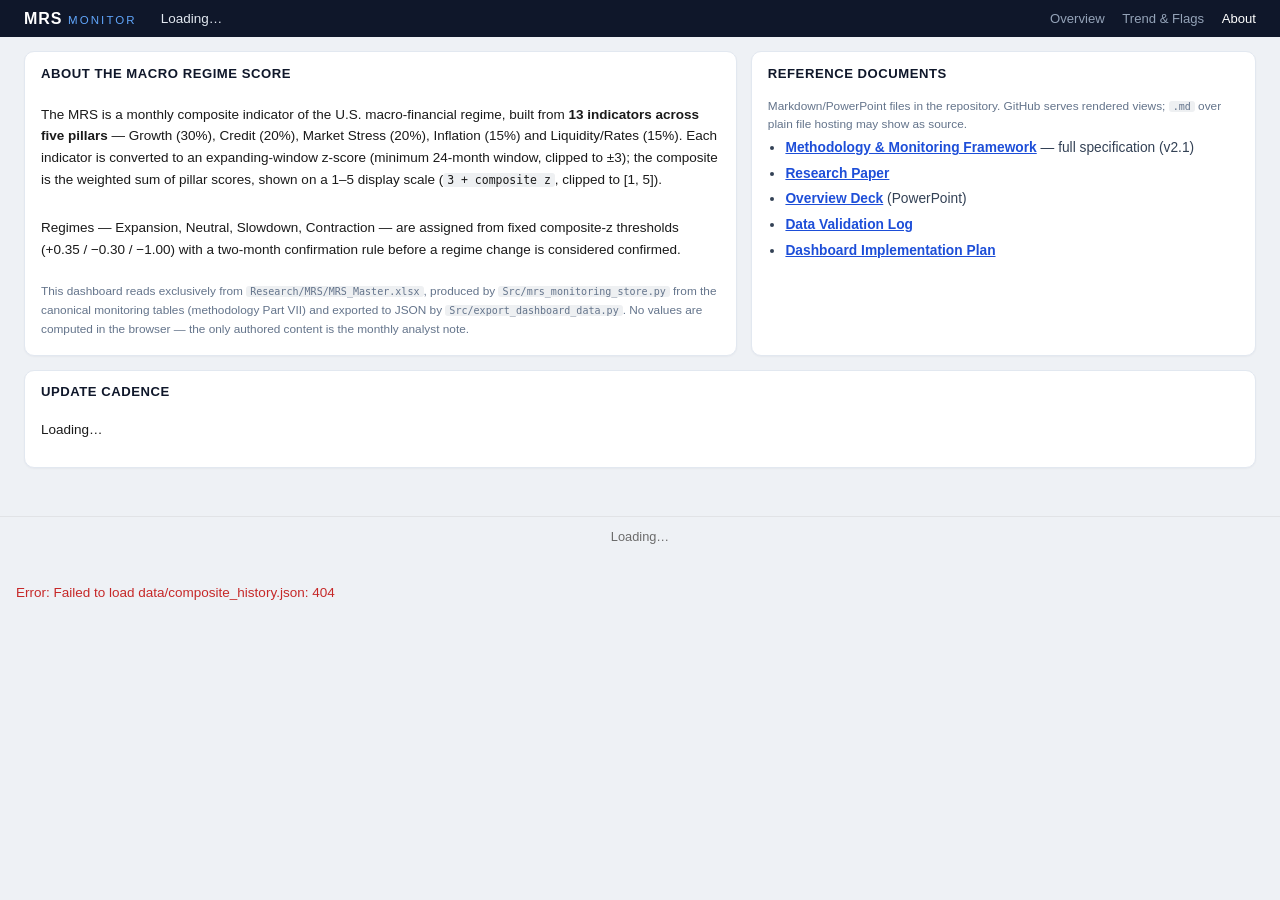
==== dashboard/about.html @ 9e988fd3 "Initial release: MRS v2.1 — methodology, pipeline, monitoring outputs, dashboard Macro Regime Score " ====
<!DOCTYPE html>
<html lang="en">
<head>
<meta charset="UTF-8" />
<meta name="viewport" content="width=device-width, initial-scale=1" />
<title>MRS Monitor — About</title>
<link rel="stylesheet" href="assets/css/style.css" />
</head>
<body class="app">

<header class="appbar">
  <div class="brand">MRS<span>MONITOR</span></div>
  <div class="appbar-status" id="appbar-status">Loading…</div>
  <nav class="appbar-nav">
    <a href="index.html">Overview</a>
    <a href="trend.html">Trend &amp; Flags</a>
    <a href="about.html" class="active">About</a>
  </nav>
</header>

<main class="db-grid">

  <section class="card span-7 explainer">
    <div class="card-head"><h2>About the Macro Regime Score</h2></div>
    <p>
      The MRS is a monthly composite indicator of the U.S. macro-financial regime,
      built from <strong>13 indicators across five pillars</strong> — Growth (30%),
      Credit (20%), Market Stress (20%), Inflation (15%) and Liquidity/Rates (15%).
      Each indicator is converted to an expanding-window z-score (minimum 24-month
      window, clipped to ±3); the composite is the weighted sum of pillar scores,
      shown on a 1–5 display scale (<code>3 + composite&nbsp;z</code>, clipped to [1, 5]).
    </p>
    <p>
      Regimes — Expansion, Neutral, Slowdown, Contraction — are assigned from fixed
      composite-z thresholds (+0.35 / −0.30 / −1.00) with a two-month confirmation
      rule before a regime change is considered confirmed.
    </p>
    <p class="chart-caption">
      This dashboard reads exclusively from <code>Research/MRS/MRS_Master.xlsx</code>,
      produced by <code>Src/mrs_monitoring_store.py</code> from the canonical monitoring
      tables (methodology Part VII) and exported to JSON by
      <code>Src/export_dashboard_data.py</code>. No values are computed in the browser —
      the only authored content is the monthly analyst note.
    </p>
  </section>

  <section class="card span-5">
    <div class="card-head"><h2>Reference documents</h2></div>
    <p class="chart-caption">Markdown/PowerPoint files in the repository. GitHub serves rendered views; <code>.md</code> over plain file hosting may show as source.</p>
    <ul class="reflist">
      <li><a href="../MRS_Methodology_and_Monitoring_Framework.md">Methodology &amp; Monitoring Framework</a> — full specification (v2.1)</li>
      <li><a href="../MRS_Research_Paper.md">Research Paper</a></li>
      <li><a href="../MRS_Overview_Deck.pptx">Overview Deck</a> (PowerPoint)</li>
      <li><a href="../mrs_validation_log.md">Data Validation Log</a></li>
      <li><a href="../MRS_Dashboard_Implementation_Plan.md">Dashboard Implementation Plan</a></li>
    </ul>
  </section>

  <section class="card span-12">
    <div class="card-head"><h2>Update cadence</h2></div>
    <p id="cadence-text">Loading…</p>
  </section>

</main>

<footer class="status" id="status-footer">Loading…</footer>
<script type="module" src="assets/js/page-about.js"></script>
</body>
</html>
---- dashboard/assets/css/style.css ----
:root {
  --color-expansion: #2e7d32;
  --color-neutral: #9e9e9e;
  --color-slowdown: #f9a825;
  --color-contraction: #c62828;
  --color-bg: #f5f6f8;
  --color-panel: #ffffff;
  --color-text: #1a1a1a;
  --color-muted: #6b6b6b;
  --color-border: #e1e3e6;
  --font-sans: -apple-system, BlinkMacSystemFont, "Segoe UI", Roboto, Helvetica, Arial, sans-serif;
}

* { box-sizing: border-box; }

body {
  margin: 0;
  font-family: var(--font-sans);
  background: var(--color-bg);
  color: var(--color-text);
}

code {
  background: #eef0f2;
  border-radius: 3px;
  padding: 0 0.25rem;
  font-size: 0.85em;
}

/* Navigation */
nav.topnav {
  display: flex;
  gap: 1.5rem;
  padding: 0.75rem 1.5rem;
  background: #1a1a1a;
}
nav.topnav a {
  color: #cfd2d6;
  text-decoration: none;
  font-size: 0.9rem;
  font-weight: 500;
}
nav.topnav a:hover,
nav.topnav a.active { color: #ffffff; }

/* Regime header (repeats on every page) */
.regime-header {
  display: flex;
  flex-wrap: wrap;
  gap: 1.75rem;
  align-items: center;
  padding: 1rem 1.5rem;
  border-bottom: 1px solid var(--color-border);
  background: var(--color-panel);
}
.regime-badge {
  display: inline-block;
  padding: 0.4rem 1rem;
  border-radius: 999px;
  color: #fff;
  font-weight: 600;
  font-size: 0.95rem;
  white-space: nowrap;
}
.regime-stat {
  font-size: 0.78rem;
  color: var(--color-muted);
  text-transform: uppercase;
  letter-spacing: 0.03em;
}
.regime-stat strong {
  display: block;
  font-size: 1.2rem;
  color: var(--color-text);
  text-transform: none;
  letter-spacing: normal;
}

.flag-pill {
  display: inline-block;
  padding: 0.2rem 0.65rem;
  border-radius: 4px;
  font-size: 0.72rem;
  background: #fdecea;
  color: #b71c1c;
  margin: 0.15rem 0.25rem 0.15rem 0;
}

/* Layout */
main {
  padding: 1.25rem 1.5rem 3rem;
  max-width: 1200px;
  margin: 0 auto;
}
.panel {
  background: var(--color-panel);
  border: 1px solid var(--color-border);
  border-radius: 8px;
  padding: 1rem 1.25rem;
  margin-bottom: 1.25rem;
}
.panel h2 {
  margin-top: 0;
  font-size: 1.05rem;
}
.panel h3 {
  font-size: 0.95rem;
}
.panel h3 a {
  color: var(--color-text);
  text-decoration: none;
}
.panel h3 a:hover { text-decoration: underline; }

.chart {
  width: 100%;
  height: 380px;
}
.chart.small {
  height: 200px;
}

.grid {
  display: grid;
  grid-template-columns: repeat(auto-fit, minmax(240px, 1fr));
  gap: 1rem;
}

footer.status {
  padding: 0.75rem 1.5rem;
  font-size: 0.8rem;
  color: var(--color-muted);
  border-top: 1px solid var(--color-border);
  text-align: center;
}

/* Tables */
table.flags, table.movers, table.transitions {
  width: 100%;
  border-collapse: collapse;
  font-size: 0.85rem;
}
table.flags th, table.flags td,
table.movers th, table.movers td,
table.transitions th, table.transitions td {
  text-align: left;
  padding: 0.45rem 0.65rem;
  border-bottom: 1px solid var(--color-border);
}
table.flags th, table.movers th, table.transitions th {
  color: var(--color-muted);
  font-weight: 600;
  font-size: 0.78rem;
  text-transform: uppercase;
  letter-spacing: 0.03em;
}

/* Indicator lineage */
dl.lineage dt {
  font-weight: 600;
  margin-top: 0.5rem;
  font-size: 0.85rem;
}
dl.lineage dd {
  margin: 0 0 0.25rem 0;
  color: var(--color-muted);
}

.back-link {
  display: inline-block;
  margin-bottom: 0.75rem;
  font-size: 0.85rem;
  color: var(--color-text);
}

/* ============================================================
   Narrative / interpretation layer (Overview redesign)
   ============================================================ */

.caption {
  font-size: 0.85rem;
  color: var(--color-muted);
  line-height: 1.5;
  margin: 0.5rem 0 0;
}
.lead {
  font-size: 0.95rem;
  line-height: 1.55;
  margin: 0 0 0.75rem;
}

/* 1. Verdict hero */
.verdict { border-left: 4px solid #1a1a1a; }
.verdict-head {
  display: flex;
  align-items: baseline;
  gap: 1rem;
  flex-wrap: wrap;
  margin-bottom: 0.5rem;
}
.verdict-score { font-size: 1rem; color: var(--color-muted); }
.verdict-score strong { font-size: 1.9rem; color: var(--color-text); }
.verdict-score .unit { font-size: 0.9rem; }
.verdict-score .zunit { font-size: 0.9rem; margin-left: 0.35rem; }
.verdict-body p {
  margin: 0.4rem 0;
  font-size: 1.02rem;
  line-height: 1.6;
}
.verdict-body .warn { color: var(--color-contraction); font-weight: 600; }

.analyst-note {
  margin-top: 1rem;
  padding: 0.85rem 1rem;
  background: #fffdf3;
  border: 1px solid #f0e6c0;
  border-radius: 6px;
}
.analyst-note .note-tag {
  display: block;
  font-size: 0.72rem;
  text-transform: uppercase;
  letter-spacing: 0.05em;
  color: #9a7d2e;
  font-weight: 700;
  margin-bottom: 0.3rem;
}
.analyst-note p { margin: 0; line-height: 1.6; font-size: 0.96rem; }

/* 2. Regime gauge (composite + per-pillar) */
.gauge { margin: 0.6rem 0 0.2rem; }
.gauge-track {
  position: relative;
  height: 18px;
  border-radius: 4px;
  overflow: visible;
  background: #eee;
}
.gauge-band {
  position: absolute;
  top: 0;
  bottom: 0;
  border-radius: 0;
}
.gauge-band:first-of-type { border-radius: 4px 0 0 4px; }
.gauge-needle {
  position: absolute;
  top: -5px;
  bottom: -5px;
  width: 2px;
  background: #111;
  transform: translateX(-1px);
  z-index: 3;
}
.gauge-val {
  position: absolute;
  top: -1.35rem;
  left: 50%;
  transform: translateX(-50%);
  background: #111;
  color: #fff;
  font-size: 0.7rem;
  font-weight: 600;
  padding: 0.05rem 0.35rem;
  border-radius: 3px;
  white-space: nowrap;
}
.gauge-axis {
  position: relative;
  height: 1.1rem;
  margin-top: 0.15rem;
}
.gauge-tick {
  position: absolute;
  transform: translateX(-50%);
  font-size: 0.7rem;
  color: var(--color-muted);
}

/* Regime legend strip */
.scale-legend {
  display: grid;
  grid-template-columns: repeat(auto-fit, minmax(200px, 1fr));
  gap: 0.6rem;
  margin-top: 1.25rem;
}
.legend-item {
  padding: 0.5rem 0.6rem;
  border: 1px solid var(--color-border);
  border-radius: 6px;
  font-size: 0.82rem;
}
.legend-item.active {
  border-color: #111;
  box-shadow: 0 0 0 1px #111;
  background: #fafafa;
}
.legend-swatch {
  display: inline-block;
  width: 10px;
  height: 10px;
  border-radius: 2px;
  margin-right: 0.35rem;
}
.legend-z { color: var(--color-muted); font-size: 0.78rem; }
.legend-plain { color: var(--color-muted); margin-top: 0.25rem; line-height: 1.4; }
.regime-expansion { background: var(--color-expansion); }
.regime-neutral { background: var(--color-neutral); }
.regime-slowdown { background: var(--color-slowdown); }
.regime-contraction { background: var(--color-contraction); }

/* 5. What changed */
ul.changes { margin: 0; padding-left: 1.1rem; }
ul.changes li { margin: 0.35rem 0; line-height: 1.5; font-size: 0.92rem; }

/* 6. Pillar scorecard */
.scorecard-row {
  display: block;
  text-decoration: none;
  color: inherit;
  padding: 0.85rem 0;
  border-bottom: 1px solid var(--color-border);
}
.scorecard-row:last-child { border-bottom: none; }
.scorecard-row:hover { background: #fafbfc; }
.sc-head {
  display: flex;
  justify-content: space-between;
  align-items: baseline;
}
.sc-name { font-weight: 600; font-size: 0.98rem; }
.sc-weight { color: var(--color-muted); font-weight: 400; font-size: 0.8rem; }
.sc-standing {
  font-size: 0.72rem;
  text-transform: uppercase;
  letter-spacing: 0.03em;
  font-weight: 700;
  padding: 0.1rem 0.5rem;
  border-radius: 999px;
}
.standing-favorable { background: #e8f5e9; color: #2e7d32; }
.standing-neutral { background: #f0f0f0; color: #616161; }
.standing-soft { background: #fff3e0; color: #ef6c00; }
.standing-stressed { background: #fdecea; color: #c62828; }
.sc-sentence { font-size: 0.88rem; color: #444; line-height: 1.5; margin-top: 0.5rem; }

/* 7. Historical analogues */
.episode {
  padding: 0.75rem 0;
  border-bottom: 1px solid var(--color-border);
}
.episode:last-child { border-bottom: none; }
.ep-head { display: flex; align-items: baseline; gap: 0.6rem; flex-wrap: wrap; }
.ep-meta { color: var(--color-muted); font-size: 0.8rem; }
.episode p { margin: 0.35rem 0 0; font-size: 0.9rem; line-height: 1.5; color: #444; }
.regime-badge.sm { padding: 0.15rem 0.6rem; font-size: 0.72rem; }

.explainer p { line-height: 1.6; }

/* ============================================================
   Institutional design system (Overview app shell) — body.app
   ============================================================ */
body.app {
  --bg: #eef1f5;
  --panel: #ffffff;
  --ink: #0f172a;
  --ink-2: #334155;
  --muted: #64748b;
  --line: #e2e8f0;
  --accent: #1d4ed8;
  --slate: #0f172a;
  --pos: #15803d;
  --neg: #c62828;
  --warn: #b45309;
  background: var(--bg);
  font-size: 13.5px;
}
body.app .regime-badge { font-size: 0.85rem; padding: 0.3rem 0.85rem; }
.app * { font-variant-numeric: tabular-nums; }

/* Top app bar */
.appbar {
  display: flex;
  align-items: center;
  gap: 1.5rem;
  padding: 0.6rem 1.5rem;
  background: var(--slate);
  color: #e2e8f0;
  position: sticky;
  top: 0;
  z-index: 20;
}
.brand { font-weight: 800; letter-spacing: 0.06em; font-size: 1rem; color: #fff; }
.brand span { color: #60a5fa; margin-left: 0.35rem; font-weight: 500; letter-spacing: 0.18em; font-size: 0.72rem; }
.appbar-status { display: flex; align-items: center; gap: 0.7rem; flex: 1; }
.ab-badge { padding: 0.18rem 0.7rem; border-radius: 999px; color: #fff; font-size: 0.74rem; font-weight: 700; }
.ab-metric b { font-size: 1.15rem; color: #fff; }
.ab-metric i { color: #94a3b8; font-style: normal; font-size: 0.8rem; }
.ab-sub { font-size: 0.78rem; color: #cbd5e1; }
.ab-sub.muted { color: #64748b; margin-left: auto; }
.appbar-nav { display: flex; gap: 1.1rem; }
.appbar-nav a { color: #94a3b8; text-decoration: none; font-size: 0.82rem; font-weight: 500; }
.appbar-nav a:hover, .appbar-nav a.active { color: #fff; }

/* KPI ribbon */
.kpi-ribbon {
  display: grid;
  grid-template-columns: repeat(6, 1fr);
  gap: 1px;
  background: var(--line);
  border-bottom: 1px solid var(--line);
}
.kpi {
  background: var(--panel);
  padding: 0.7rem 0.9rem 0.75rem;
  border-top: 3px solid transparent;
}
.kpi-label { font-size: 0.68rem; text-transform: uppercase; letter-spacing: 0.05em; color: var(--muted); font-weight: 600; }
.kpi-value { font-size: 1.5rem; font-weight: 700; color: var(--ink); line-height: 1.15; margin-top: 0.1rem; }
.kpi-sub { font-size: 0.74rem; color: var(--muted); margin-top: 0.1rem; }
.tone-pos { border-top-color: var(--pos); }
.tone-neg { border-top-color: var(--neg); }
.tone-warn { border-top-color: var(--warn); }
.tone-neutral { border-top-color: #94a3b8; }
.kpi.tone-pos .kpi-value { color: var(--pos); }
.kpi.tone-neg .kpi-value { color: var(--neg); }
.kpi.tone-warn .kpi-value { color: var(--warn); }

/* 12-column grid */
.db-grid {
  display: grid;
  grid-template-columns: repeat(12, 1fr);
  gap: 14px;
  max-width: 1440px;
  margin: 0 auto;
  padding: 14px 1.5rem 3rem;
}
.span-4 { grid-column: span 4; }
.span-5 { grid-column: span 5; }
.span-6 { grid-column: span 6; }
.span-7 { grid-column: span 7; }
.span-8 { grid-column: span 8; }
.span-12 { grid-column: span 12; }

/* Cards */
.app .card {
  background: var(--panel);
  border: 1px solid var(--line);
  border-radius: 10px;
  padding: 0.85rem 1rem 1rem;
  box-shadow: 0 1px 2px rgba(15, 23, 42, 0.04);
  display: flex;
  flex-direction: column;
}
.card-head { display: flex; align-items: baseline; justify-content: space-between; gap: 0.75rem; margin-bottom: 0.6rem; flex-wrap: wrap; }
.card-head h2 { margin: 0; font-size: 0.82rem; text-transform: uppercase; letter-spacing: 0.04em; color: var(--ink); font-weight: 700; }
.card-sub { font-size: 0.74rem; color: var(--muted); }
.chart-lg { width: 100%; height: 340px; }
.chart-md { width: 100%; height: 240px; }
.chart-caption { font-size: 0.74rem; color: var(--muted); line-height: 1.45; margin: 0.5rem 0 0; }
.chart-caption a, .explainer a { color: var(--accent); }

/* Verdict card */
.verdict-card { gap: 0.4rem; }
.verdict-head { display: flex; align-items: center; gap: 0.6rem; flex-wrap: wrap; }
.vh-plain { font-size: 0.8rem; color: var(--muted); line-height: 1.35; }
.verdict-card .gauge { margin: 0.3rem 0 0.1rem; }
.verdict-body p { margin: 0.35rem 0; font-size: 0.9rem; line-height: 1.55; color: var(--ink-2); }
.verdict-body .warn { color: var(--neg); font-weight: 600; }
.verdict-card .analyst-note { margin-top: 0.5rem; }

/* ============================================================
   Composite anchor: score readout, momentum strip, threshold foot
   ============================================================ */
.composite-anchor .chart-lg { height: 300px; }

.composite-readout {
  display: flex;
  justify-content: space-between;
  align-items: flex-start;
  gap: 1.5rem;
  flex-wrap: wrap;
  padding-bottom: 0.65rem;
  margin-bottom: 0.5rem;
  border-bottom: 1px solid var(--line);
}
.cr-main { display: flex; flex-direction: column; gap: 0.4rem; }
.cr-score { display: flex; align-items: baseline; }
.cr-value { font-size: 2.5rem; font-weight: 800; color: var(--ink); line-height: 1; letter-spacing: -0.01em; }
.cr-unit { font-size: 1rem; color: var(--muted); font-weight: 600; margin-left: 0.15rem; }
.cr-z { font-size: 0.85rem; color: var(--muted); margin-left: 0.55rem; }
.cr-regime { display: flex; align-items: center; gap: 0.6rem; flex-wrap: wrap; }
.cr-traj { font-size: 0.78rem; font-weight: 700; }
.cr-age { font-size: 0.76rem; color: var(--muted); }

.cr-momentum { display: flex; flex-direction: column; gap: 0.35rem; align-items: flex-end; }
.cr-momentum-label { font-size: 0.64rem; text-transform: uppercase; letter-spacing: 0.05em; color: var(--muted); font-weight: 700; }
.momentum-strip { display: flex; gap: 1rem; }
.mom-item { display: flex; flex-direction: column; align-items: center; gap: 0.12rem; min-width: 38px; }
.mom-label { font-size: 0.64rem; text-transform: uppercase; letter-spacing: 0.04em; color: var(--muted); font-weight: 600; }
.mom-value { font-size: 0.94rem; font-weight: 700; }

.composite-foot {
  display: grid;
  grid-template-columns: repeat(3, 1fr);
  gap: 18px;
  padding: 0.65rem 0 0.1rem;
  margin-top: 0.3rem;
  border-top: 1px solid var(--line);
}
.cf-item { display: flex; flex-direction: column; gap: 0.3rem; min-width: 0; }
.cf-label { font-size: 0.64rem; text-transform: uppercase; letter-spacing: 0.05em; color: var(--muted); font-weight: 700; }
.cf-row { display: flex; align-items: center; gap: 0.5rem; }
.cf-row b { font-size: 0.9rem; font-weight: 700; color: var(--ink); white-space: nowrap; }
.cf-sub { font-size: 0.72rem; color: var(--muted); }
.cf-thresholds .thr-row { display: flex; gap: 1.1rem; }
.thr-item { display: flex; flex-direction: column; gap: 0.05rem; opacity: 0.5; }
.thr-item.near { opacity: 1; }
.thr-arrow { font-size: 0.78rem; font-weight: 700; }
.thr-target { font-weight: 700; color: var(--ink); font-size: 0.8rem; }
.thr-dist { font-size: 0.74rem; color: var(--muted); }

/* ============================================================
   Analyst summary cards
   ============================================================ */
.summary-grid {
  display: grid;
  grid-template-columns: 1fr 1fr;
  gap: 10px;
}
.sum-card {
  border: 1px solid var(--line);
  border-radius: 7px;
  padding: 0.55rem 0.7rem 0.6rem;
  background: #fafbfc;
}
.sum-card h3 {
  margin: 0 0 0.3rem;
  font-size: 0.64rem;
  text-transform: uppercase;
  letter-spacing: 0.05em;
  color: var(--muted);
  font-weight: 700;
}
.sum-card ul { margin: 0; padding-left: 1.05rem; }
.sum-card li { font-size: 0.79rem; line-height: 1.42; margin: 0.18rem 0; color: var(--ink-2); }
.warn { color: var(--neg); font-weight: 600; }

/* Rank badge on pillar tiles (top support / biggest drag) */
.rank-badge {
  display: inline-block;
  font-size: 0.6rem;
  text-transform: uppercase;
  letter-spacing: 0.04em;
  font-weight: 700;
  padding: 0.1rem 0.45rem;
  border-radius: 4px;
  margin: 0.3rem 0 0.05rem;
}
.rank-pos { background: #dcfce7; color: #15803d; }
.rank-neg { background: #fee2e2; color: #c62828; }

/* Pillar evidence tiles */
.pillar-tiles {
  display: grid;
  grid-template-columns: repeat(auto-fit, minmax(220px, 1fr));
  gap: 12px;
}
.ptile {
  display: block;
  text-decoration: none;
  color: inherit;
  border: 1px solid var(--line);
  border-top: 3px solid var(--pc, #94a3b8);
  border-radius: 8px;
  padding: 0.7rem 0.8rem 0.8rem;
  background: #fff;
  transition: box-shadow 0.12s, transform 0.12s;
}
.ptile:hover { box-shadow: 0 3px 10px rgba(15, 23, 42, 0.08); transform: translateY(-1px); }
.ptile-head { display: flex; align-items: baseline; justify-content: space-between; }
.ptile-name { font-weight: 700; font-size: 0.92rem; color: var(--ink); }
.ptile-name i { font-style: normal; color: var(--muted); font-weight: 500; font-size: 0.74rem; margin-left: 0.3rem; }
.ptile-metric { display: flex; align-items: baseline; gap: 0.5rem; margin: 0.15rem 0 0.1rem; }
.ptile-z { font-size: 1.55rem; font-weight: 700; color: var(--ink); }
.ptile-delta { font-size: 0.78rem; font-weight: 600; }
.ptile-delta i { font-style: normal; color: var(--muted); font-weight: 400; }
.ptile-spark { margin: 0.15rem 0 0.35rem; }
.ptile-spark .spark { width: 100%; height: 34px; display: block; }
.ptile-evidence { margin: 0; }
.ptile-evidence > div { display: grid; grid-template-columns: 84px 1fr; align-items: center; gap: 0.4rem; margin: 0.22rem 0; }
.ptile-evidence dt { font-size: 0.64rem; text-transform: uppercase; letter-spacing: 0.02em; color: var(--muted); font-weight: 600; white-space: nowrap; }
.ptile-evidence dd { margin: 0; display: flex; align-items: center; gap: 0.45rem; font-size: 0.76rem; color: var(--ink-2); }
.ptile-evidence dd.plain { display: block; }
.ptile-evidence dd b { font-weight: 700; color: var(--ink); }
.ptile-note { font-size: 0.74rem; color: var(--muted); line-height: 1.4; margin: 0.5rem 0 0; }

.tone-pos { color: var(--pos); }
.tone-neg { color: var(--neg); }
.ptile-delta.tone-neutral, .tone-neutral { color: var(--muted); }

/* distribution + contribution mini-bars */
.distbar { position: relative; flex: 1; height: 7px; border-radius: 4px;
  background: linear-gradient(90deg, #fde2e2, #fff4d6, #e3efe3); }
.distbar-mid { position: absolute; left: 50%; top: -2px; bottom: -2px; width: 1px; background: rgba(15,23,42,0.18); }
.distbar-mark { position: absolute; top: -2px; width: 3px; height: 11px; border-radius: 2px; background: var(--ink); transform: translateX(-1.5px); }
.cbar { position: relative; flex: 1; height: 7px; border-radius: 4px; background: #eef2f7; }
.cbar-mid { position: absolute; left: 50%; top: -2px; bottom: -2px; width: 1px; background: rgba(15,23,42,0.25); }
.cbar i { position: absolute; top: 0; bottom: 0; border-radius: 2px; }

/* Standing pills (refined) */
.standing { font-size: 0.66rem; text-transform: uppercase; letter-spacing: 0.03em; font-weight: 700; padding: 0.12rem 0.5rem; border-radius: 999px; }
.standing-favorable { background: #dcfce7; color: #15803d; }
.standing-neutral { background: #eef2f7; color: #475569; }
.standing-soft { background: #fef3c7; color: #b45309; }
.standing-stressed { background: #fee2e2; color: #c62828; }

/* Subtle whole-tile tint reflecting standing - reinforces favorable/soft/
   stressed without competing with the pillar-color top border. */
.ptile.standing-bg-favorable { background: linear-gradient(180deg, #f3fbf6 0%, #ffffff 65%); }
.ptile.standing-bg-soft { background: linear-gradient(180deg, #fffaf0 0%, #ffffff 65%); }
.ptile.standing-bg-stressed { background: linear-gradient(180deg, #fdf4f4 0%, #ffffff 65%); }
.ptile.standing-bg-neutral { background: #ffffff; }

/* What changed */
.app .lead { font-size: 0.88rem; color: var(--ink-2); line-height: 1.5; margin: 0 0 0.6rem; }
.app ul.changes { margin: 0; padding-left: 1.05rem; }
.app ul.changes li { margin: 0.3rem 0; line-height: 1.45; font-size: 0.84rem; color: var(--ink-2); }

/* Analogues */
.app .episode { padding: 0.6rem 0; border-bottom: 1px solid var(--line); }
.app .episode:last-child { border-bottom: none; }
.app .ep-head { display: flex; align-items: baseline; gap: 0.55rem; flex-wrap: wrap; }
.app .ep-meta { color: var(--muted); font-size: 0.76rem; }
.app .episode strong { font-size: 0.88rem; }
.app .episode p { margin: 0.3rem 0 0; font-size: 0.82rem; line-height: 1.45; color: var(--ink-2); }
.regime-badge.sm { padding: 0.12rem 0.55rem; font-size: 0.68rem; }

/* Analyst note (app variant) */
.app .analyst-note { background: #fffbeb; border: 1px solid #fde68a; border-radius: 7px; padding: 0.7rem 0.8rem; }
.app .analyst-note .note-tag { display: block; font-size: 0.66rem; text-transform: uppercase; letter-spacing: 0.05em; color: #b45309; font-weight: 700; margin-bottom: 0.25rem; }
.app .analyst-note p { margin: 0; font-size: 0.84rem; line-height: 1.5; color: var(--ink-2); }

/* Sub-nav / breadcrumb (detail pages) */
.subnav {
  max-width: 1440px;
  margin: 0 auto;
  padding: 0.55rem 1.5rem 0;
  display: flex;
  align-items: center;
  gap: 0.6rem;
  font-size: 0.8rem;
}
.subnav a { color: var(--accent); text-decoration: none; font-weight: 600; }
.subnav a:hover { text-decoration: underline; }
.subnav .crumb { color: var(--muted); }
.subnav .crumb::before { content: "·"; margin-right: 0.6rem; color: var(--line); }

/* Flag cards (trend page) */
.flag-cards { display: grid; grid-template-columns: repeat(auto-fit, minmax(220px, 1fr)); gap: 10px; }
.flag-card { border: 1px solid var(--line); border-left: 4px solid #94a3b8; border-radius: 8px; padding: 0.65rem 0.8rem; background: #fff; }
.flag-card.down { border-left-color: var(--neg); background: #fff8f8; }
.flag-card.up { border-left-color: var(--pos); background: #f6fdf8; }
.flag-card.ok { border-left-color: var(--pos); background: #f6fdf8; }
.fc-top { display: flex; justify-content: space-between; align-items: baseline; }
.fc-tag { font-size: 0.64rem; text-transform: uppercase; letter-spacing: 0.04em; color: var(--muted); font-weight: 700; }
.fc-mag { font-size: 0.95rem; font-weight: 700; color: var(--ink); }
.fc-mag i { font-style: normal; font-weight: 400; font-size: 0.66rem; color: var(--muted); margin-left: 0.25rem; }
.fc-name { font-weight: 700; font-size: 0.92rem; margin-top: 0.25rem; color: var(--ink); }
.fc-sub { font-size: 0.76rem; color: var(--muted); margin-top: 0.1rem; }

/* Dense data tables (app shell) */
table.dtable { width: 100%; border-collapse: collapse; font-size: 0.83rem; }
table.dtable th, table.dtable td { text-align: left; padding: 0.4rem 0.55rem; border-bottom: 1px solid var(--line); }
table.dtable th { color: var(--muted); font-weight: 700; font-size: 0.68rem; text-transform: uppercase; letter-spacing: 0.03em; }
table.dtable td.num, table.dtable th.num { text-align: right; }
table.dtable tr:hover td { background: #fafbfc; }
table.dtable a { color: var(--accent); text-decoration: none; }
table.dtable a:hover { text-decoration: underline; }

/* Pillar movement table */
.tbl-weight { font-size: 0.7rem; color: var(--muted); font-weight: 500; margin-left: 0.2rem; }
.tbl-streak { font-size: 0.72rem; color: var(--muted); margin-left: 0.25rem; }
.tbl-dir { font-size: 0.75rem; font-weight: 600; }
.dir-improving { color: #15803d; }
.dir-deteriorating { color: #c62828; }
.dir-flat { color: var(--muted); }
table.pmov-table td { vertical-align: middle; }
table.pmov-table tbody tr:first-child td { font-weight: 600; }

/* Lineage (indicator page) */
.app dl.lineage { display: grid; grid-template-columns: 150px 1fr; gap: 0.3rem 1rem; margin: 0; }
.app dl.lineage dt { font-weight: 700; font-size: 0.78rem; color: var(--ink); text-transform: uppercase; letter-spacing: 0.02em; }
.app dl.lineage dd { margin: 0; color: var(--ink-2); font-size: 0.86rem; }
.app dl.lineage dd a { color: var(--accent); }

/* Reference list (about) */
.reflist { margin: 0; padding-left: 1.1rem; }
.reflist li { margin: 0.35rem 0; font-size: 0.86rem; line-height: 1.45; color: var(--ink-2); }
.reflist a { color: var(--accent); font-weight: 600; }

#heatmap { width: 100%; }

/* Responsive collapse */
@media (max-width: 1080px) {
  .kpi-ribbon { grid-template-columns: repeat(3, 1fr); }
  .span-4, .span-5, .span-6, .span-7, .span-8 { grid-column: span 12; }
}
@media (max-width: 620px) {
  .kpi-ribbon { grid-template-columns: repeat(2, 1fr); }
  .appbar { flex-wrap: wrap; gap: 0.6rem; }
  .composite-foot { grid-template-columns: 1fr; gap: 0.75rem; }
  .summary-grid { grid-template-columns: 1fr; }
  .composite-readout { align-items: stretch; }
  .cr-momentum { align-items: flex-start; }
}
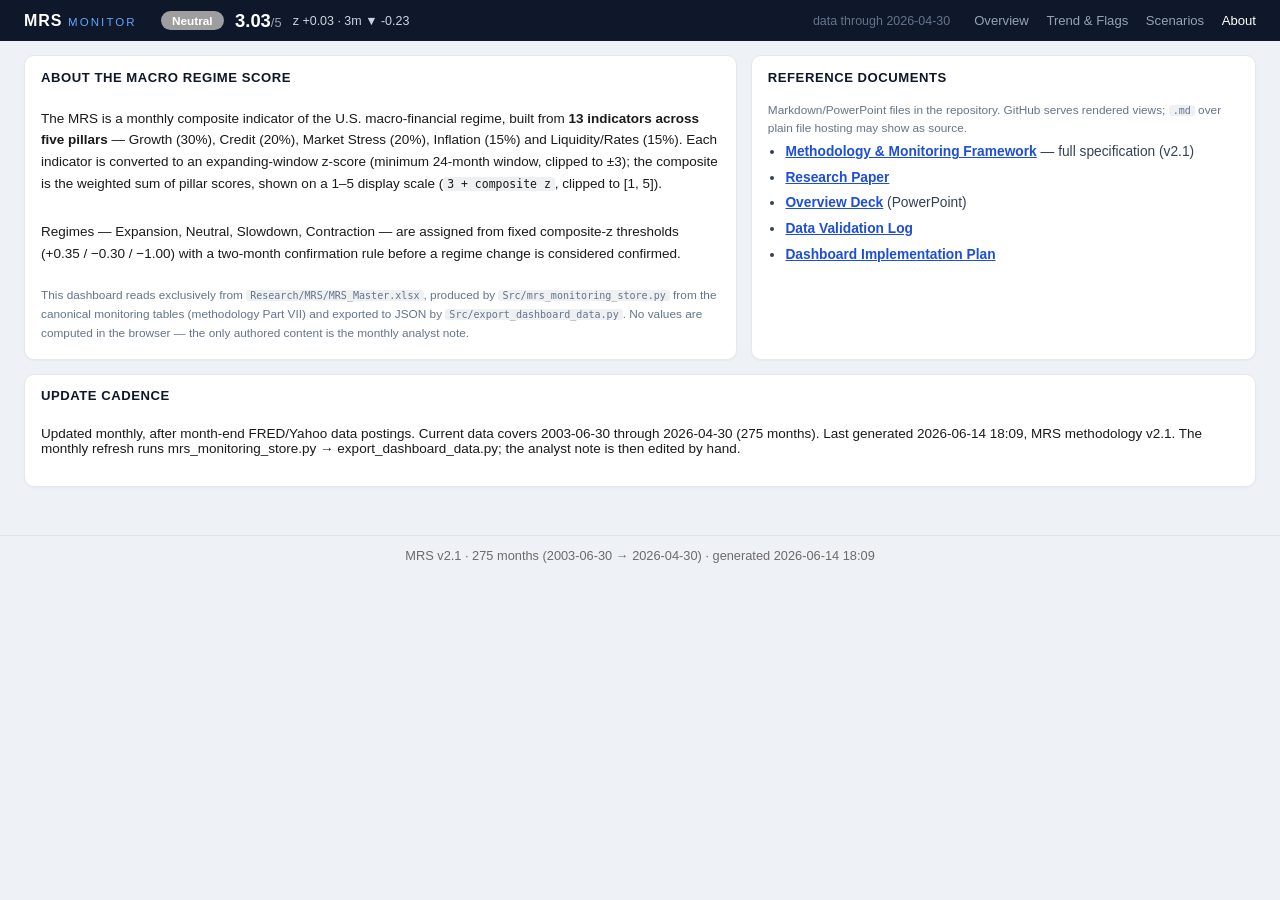
==== commit f24c0ad6: "Add scenario analysis tab + upcoming data calendar on overview Scenario tab (scenario.html + page-sc" ====
--- a/dashboard/about.html
+++ b/dashboard/about.html
@@ -14,6 +14,7 @@
   <nav class="appbar-nav">
     <a href="index.html">Overview</a>
     <a href="trend.html">Trend &amp; Flags</a>
+    <a href="scenario.html">Scenarios</a>
     <a href="about.html" class="active">About</a>
   </nav>
 </header>
--- a/dashboard/assets/css/style.css
+++ b/dashboard/assets/css/style.css
@@ -458,6 +458,7 @@
 .chart-lg { width: 100%; height: 340px; }
 .chart-md { width: 100%; height: 240px; }
 .chart-caption { font-size: 0.74rem; color: var(--muted); line-height: 1.45; margin: 0.5rem 0 0; }
+.card-divider { border: none; border-top: 1px solid var(--line); margin: 0.9rem 0 0; }
 .chart-caption a, .explainer a { color: var(--accent); }
 
 /* Verdict card */
@@ -714,3 +715,94 @@
   .composite-readout { align-items: stretch; }
   .cr-momentum { align-items: flex-start; }
 }
+
+/* ── Data release calendar ────────────────────────────────────────────────── */
+.cal-row { display: flex; justify-content: space-between; align-items: center;
+  padding: 0.32rem 0; border-bottom: 1px solid var(--line); font-size: 0.8rem; }
+.cal-row:last-child { border-bottom: none; }
+.cal-name { color: var(--ink-2); }
+.cal-bind { font-size: 0.64rem; text-transform: uppercase; letter-spacing: 0.04em;
+  color: #b45309; font-weight: 700; margin-left: 0.3rem; }
+.cal-date { font-weight: 600; color: var(--muted); white-space: nowrap; margin-left: 0.5rem; }
+.cal-done .cal-name { color: var(--muted); }
+.cal-done .cal-date { color: var(--pos); }
+.cal-soon .cal-date { color: #b45309; }
+
+/* ── Scenario page ────────────────────────────────────────────────────────── */
+.scen-disclaimer { background: #f0f9ff; border-color: #bae6fd;
+  font-size: 0.84rem; line-height: 1.55; color: var(--ink-2); }
+.scen-disclaimer strong { color: var(--ink); }
+
+.scen-card { display: flex; flex-direction: column; gap: 0; }
+.scen-head { display: flex; align-items: baseline; gap: 0.55rem; margin-bottom: 0.35rem; }
+.scen-badge { font-size: 0.68rem; font-weight: 700; text-transform: uppercase;
+  letter-spacing: 0.05em; padding: 0.15rem 0.6rem; border-radius: 99px; }
+.scen-badge-red { background: #fee2e2; color: #b91c1c; }
+.scen-badge-blue { background: #dbeafe; color: #1d4ed8; }
+.scen-period { font-size: 0.75rem; color: var(--muted); }
+.scen-desc { font-size: 0.82rem; color: var(--ink-2); line-height: 1.5;
+  margin: 0 0 0.75rem; }
+
+.scen-composite { margin-bottom: 0.5rem; }
+.scen-comp-row { display: flex; align-items: baseline; gap: 0.6rem; flex-wrap: wrap; }
+.scen-z { font-size: 1.7rem; font-weight: 800; color: var(--ink); line-height: 1; }
+.scen-z-unit { font-size: 0.85rem; font-weight: 500; color: var(--muted); margin-left: 0.1rem; }
+.scen-disp { font-size: 1rem; font-weight: 600; color: var(--muted); }
+.scen-delta { font-size: 0.76rem; font-weight: 600; display: block; margin-top: 0.2rem; }
+.scen-na { color: var(--muted); font-size: 0.82rem; }
+
+.scen-pillars { margin-bottom: 0.6rem; }
+.scen-pillar-row { display: flex; align-items: baseline; gap: 0.4rem;
+  font-size: 0.79rem; padding: 0.18rem 0; border-bottom: 1px solid var(--line); }
+.scen-pillar-row:last-child { border-bottom: none; }
+.scen-pillar-name { flex: 1; color: var(--ink-2); }
+.scen-pillar-score { font-weight: 700; min-width: 3rem; text-align: right; }
+.scen-pillar-contrib { color: var(--muted); font-size: 0.72rem; min-width: 3rem; text-align: right; }
+
+.scen-table { margin-top: 0.5rem; font-size: 0.78rem; }
+.scen-ind-name { max-width: 160px; white-space: nowrap; overflow: hidden;
+  text-overflow: ellipsis; color: var(--ink-2); }
+.scen-input { width: 4.5rem; text-align: right; border: 1px solid var(--line);
+  border-radius: 4px; padding: 0.2rem 0.35rem; font-size: 0.78rem;
+  font-family: var(--font-mono); background: #fafbfc; }
+.scen-input:focus { outline: 2px solid var(--accent); border-color: transparent; }
+
+/* ── Playground ───────────────────────────────────────────────────────────── */
+.playground-layout { display: grid; grid-template-columns: 1fr 320px; gap: 1.5rem;
+  align-items: start; margin-top: 0.5rem; }
+.playground-sliders { display: grid; grid-template-columns: 1fr 1fr; gap: 0.3rem 1.5rem; }
+.pg-row { display: flex; align-items: center; gap: 0.5rem; }
+.pg-label { font-size: 0.77rem; color: var(--ink-2); flex: 1;
+  white-space: nowrap; overflow: hidden; text-overflow: ellipsis; }
+.pg-val { font-size: 0.77rem; font-weight: 700; min-width: 3rem; text-align: right;
+  font-family: var(--font-mono); }
+.pg-slider { width: 90px; accent-color: var(--accent); }
+
+.playground-result { background: var(--panel); border: 1px solid var(--line);
+  border-radius: 8px; padding: 1rem; }
+.pg-result-head { display: flex; align-items: baseline; gap: 0.6rem;
+  flex-wrap: wrap; margin-bottom: 0.75rem; }
+.regime-badge.lg { font-size: 0.88rem; padding: 0.2rem 0.75rem; }
+
+.pg-pillars { display: flex; flex-direction: column; gap: 0.35rem; }
+.pg-pillar-row { display: grid; grid-template-columns: 110px 3rem 1fr 3.5rem;
+  align-items: center; gap: 0.4rem; font-size: 0.78rem; }
+.pg-pillar-label { color: var(--ink-2); }
+.pg-pillar-score { text-align: right; font-weight: 700; font-family: var(--font-mono); }
+.pg-bar-wrap { height: 6px; background: var(--line); border-radius: 3px; overflow: hidden; }
+.pg-bar { height: 100%; border-radius: 3px; }
+.pg-bar.tone-pos { background: var(--pos); }
+.pg-bar.tone-neg { background: var(--neg); }
+.pg-bar.tone-neutral { background: #94a3b8; }
+.pg-pillar-contrib { text-align: right; font-family: var(--font-mono); }
+
+.pg-btn { padding: 0.35rem 0.9rem; border-radius: 6px; border: 1px solid var(--accent);
+  background: var(--accent); color: #fff; font-size: 0.8rem; font-weight: 600;
+  cursor: pointer; margin-right: 0.5rem; margin-top: 0.25rem; }
+.pg-btn:hover { opacity: 0.88; }
+.pg-btn.pg-btn-secondary { background: #fff; color: var(--accent); }
+
+@media (max-width: 1080px) {
+  .playground-layout { grid-template-columns: 1fr; }
+  .playground-result { order: -1; }
+}
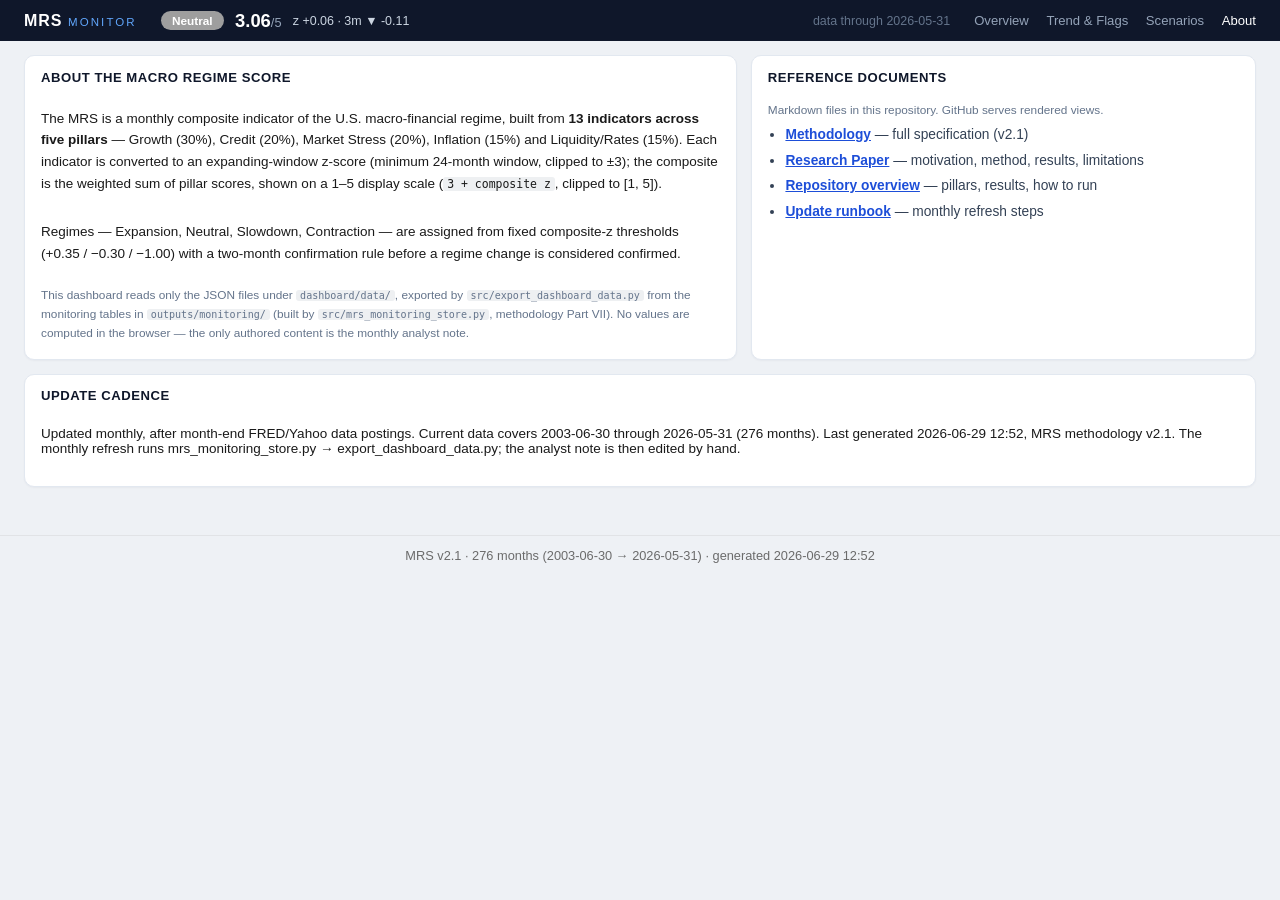
==== commit 09484514: "Independence + doc fixes: fix broken about-page references, sync README Make the public repo fully s" ====
--- a/dashboard/about.html
+++ b/dashboard/about.html
@@ -37,23 +37,22 @@
       rule before a regime change is considered confirmed.
     </p>
     <p class="chart-caption">
-      This dashboard reads exclusively from <code>Research/MRS/MRS_Master.xlsx</code>,
-      produced by <code>Src/mrs_monitoring_store.py</code> from the canonical monitoring
-      tables (methodology Part VII) and exported to JSON by
-      <code>Src/export_dashboard_data.py</code>. No values are computed in the browser —
-      the only authored content is the monthly analyst note.
+      This dashboard reads only the JSON files under <code>dashboard/data/</code>,
+      exported by <code>src/export_dashboard_data.py</code> from the monitoring tables
+      in <code>outputs/monitoring/</code> (built by <code>src/mrs_monitoring_store.py</code>,
+      methodology Part VII). No values are computed in the browser — the only authored
+      content is the monthly analyst note.
     </p>
   </section>
 
   <section class="card span-5">
     <div class="card-head"><h2>Reference documents</h2></div>
-    <p class="chart-caption">Markdown/PowerPoint files in the repository. GitHub serves rendered views; <code>.md</code> over plain file hosting may show as source.</p>
+    <p class="chart-caption">Markdown files in this repository. GitHub serves rendered views.</p>
     <ul class="reflist">
-      <li><a href="../MRS_Methodology_and_Monitoring_Framework.md">Methodology &amp; Monitoring Framework</a> — full specification (v2.1)</li>
-      <li><a href="../MRS_Research_Paper.md">Research Paper</a></li>
-      <li><a href="../MRS_Overview_Deck.pptx">Overview Deck</a> (PowerPoint)</li>
-      <li><a href="../mrs_validation_log.md">Data Validation Log</a></li>
-      <li><a href="../MRS_Dashboard_Implementation_Plan.md">Dashboard Implementation Plan</a></li>
+      <li><a href="../methodology/MRS_Methodology.md">Methodology</a> — full specification (v2.1)</li>
+      <li><a href="../research/MRS_Research_Paper.md">Research Paper</a> — motivation, method, results, limitations</li>
+      <li><a href="../README.md">Repository overview</a> — pillars, results, how to run</li>
+      <li><a href="../UPDATING.md">Update runbook</a> — monthly refresh steps</li>
     </ul>
   </section>
 
--- a/dashboard/assets/css/style.css
+++ b/dashboard/assets/css/style.css
@@ -806,3 +806,174 @@
   .playground-layout { grid-template-columns: 1fr; }
   .playground-result { order: -1; }
 }
+
+/* ─── Scenario v2 ─────────────────────────────────────────────────────────── */
+
+.chart-xl { width: 100%; height: 420px; }
+
+/* Selector */
+.sv2-selector {
+  display: flex;
+  flex-wrap: wrap;
+  gap: 0.75rem 1.75rem;
+  align-items: flex-start;
+  padding: 0.25rem 0 0.1rem;
+}
+.sv2-group { display: flex; flex-direction: column; gap: 0.3rem; }
+.sv2-group-label {
+  font-size: 0.67rem; font-weight: 700; letter-spacing: 0.06em;
+  text-transform: uppercase; color: var(--muted);
+}
+.sv2-chips { display: flex; flex-wrap: wrap; gap: 0.35rem; }
+.sv2-chip {
+  padding: 0.28rem 0.7rem;
+  border-radius: 20px;
+  border: 1.5px solid var(--chip-color, #64748b);
+  background: #fff;
+  color: var(--chip-color, #64748b);
+  font-size: 0.78rem; font-weight: 500;
+  cursor: pointer; white-space: nowrap;
+  transition: background 0.1s, color 0.1s;
+}
+.sv2-chip:hover { background: var(--chip-color, #64748b); color: #fff; opacity: 0.82; }
+.sv2-chip.active { background: var(--chip-color, #64748b); color: #fff; font-weight: 700; }
+
+/* Narrative */
+.sv2-placeholder { color: var(--muted); font-size: 0.86rem; padding: 0.25rem 0; }
+.sv2-headline { font-size: 0.93rem; font-weight: 700; color: var(--ink); line-height: 1.4; margin: 0 0 0.4rem; }
+.sv2-body { font-size: 0.83rem; color: var(--ink-2); line-height: 1.55; margin: 0.35rem 0 0.5rem; }
+.sv2-result-row { display: flex; align-items: center; gap: 0.55rem; flex-wrap: wrap; margin: 0.3rem 0; }
+.sv2-comp-z { font-size: 1.65rem; font-weight: 800; font-family: var(--font-mono, monospace); line-height: 1; color: var(--ink); }
+.sv2-comp-unit { font-size: 0.85rem; font-weight: 500; color: var(--muted); margin-left: -0.2rem; }
+.sv2-comp-disp { font-size: 0.95rem; font-family: var(--font-mono, monospace); color: var(--muted); }
+.sv2-peak-label { font-size: 0.75rem; color: var(--muted); }
+.sv2-delta-tag {
+  display: inline-block; font-size: 0.8rem; font-family: var(--font-mono, monospace);
+  font-weight: 600; padding: 0.1rem 0.5rem; border-radius: 4px;
+  background: rgba(0,0,0,0.05); margin-bottom: 0.4rem;
+}
+.sv2-pillar-detail { margin-top: 0.5rem; display: flex; flex-direction: column; gap: 0.3rem; }
+.sv2-pillar-line { display: flex; gap: 0.45rem; align-items: flex-start; }
+.sv2-pillar-key { font-size: 0.76rem; font-weight: 700; color: var(--ink); min-width: 84px; flex-shrink: 0; }
+.sv2-pillar-text { font-size: 0.76rem; color: var(--ink-2); line-height: 1.45; }
+
+/* Narrative: delta row + movers panel */
+.sv2-delta-row { display: flex; align-items: center; gap: 0.5rem; flex-wrap: wrap; margin: 0.2rem 0 0.45rem; }
+.sv2-movers { margin: 0.6rem 0 0.2rem; padding: 0.55rem 0.7rem; background: rgba(0,0,0,0.03); border-radius: 6px; }
+.sv2-movers-head { font-size: 0.7rem; font-weight: 700; letter-spacing: 0.05em; text-transform: uppercase; color: var(--muted); margin-bottom: 0.45rem; }
+.sv2-mover-row { display: flex; align-items: center; gap: 0.4rem; margin-bottom: 0.3rem; font-size: 0.78rem; }
+.sv2-mover-label { flex: 1; color: var(--ink-2); overflow: hidden; text-overflow: ellipsis; white-space: nowrap; }
+.sv2-mover-delta { font-family: var(--font-mono, monospace); font-weight: 700; font-size: 0.78rem; flex-shrink: 0; }
+
+/* Indicator table */
+.sv2-ind-table { font-size: 0.81rem; width: 100%; }
+.sv2-ind-name { display: flex; align-items: center; gap: 0.4rem; }
+.sv2-ind-label { font-size: 0.79rem; line-height: 1.3; }
+.sv2-pillar-dot { width: 7px; height: 7px; border-radius: 50%; flex-shrink: 0; display: inline-block; }
+
+/* Custom builder */
+.sv2-custom-layout { display: grid; grid-template-columns: 1fr 1fr; gap: 2rem; }
+.sv2-custom-desc { font-size: 0.82rem; color: var(--ink-2); line-height: 1.5; margin: 0 0 0.75rem; }
+.sv2-cust-row {
+  display: grid; grid-template-columns: 150px 46px 1fr 75px;
+  align-items: center; gap: 0.5rem; margin-bottom: 0.5rem;
+}
+.sv2-cust-label {
+  font-size: 0.81rem; color: var(--ink); font-weight: 500;
+  display: flex; align-items: center; gap: 0.35rem;
+}
+.sv2-cust-val { font-family: var(--font-mono, monospace); font-size: 0.81rem; font-weight: 700; color: var(--ink); text-align: right; }
+.sv2-cust-slider { width: 100%; accent-color: var(--accent); }
+.sv2-cust-hint { font-size: 0.71rem; color: var(--muted); }
+.sv2-timing-block { padding: 0.25rem 0; }
+.sv2-timing-head { font-size: 0.71rem; font-weight: 700; letter-spacing: 0.06em; text-transform: uppercase; color: var(--muted); margin-bottom: 0.35rem; }
+.sv2-timing-row { display: flex; align-items: center; gap: 0.75rem; margin-bottom: 0.4rem; }
+.sv2-timing-label { font-size: 0.81rem; color: var(--ink); min-width: 120px; }
+.sv2-decay-options { display: flex; flex-direction: column; gap: 0.35rem; font-size: 0.81rem; }
+.sv2-decay-options label { display: flex; align-items: center; gap: 0.35rem; cursor: pointer; color: var(--ink-2); }
+
+/* Methodology note */
+.sv2-method-note { font-size: 0.79rem; color: var(--muted); line-height: 1.55; }
+.sv2-method-note strong { color: var(--ink-2); }
+
+@media (max-width: 1080px) {
+  .sv2-custom-layout { grid-template-columns: 1fr; }
+  .sv2-cust-row { grid-template-columns: 130px 42px 1fr 65px; }
+}
+
+/* ─── Forecast inputs table ──────────────────────────────────────────────── */
+
+.fi-as-of {
+  font-size: 0.76rem;
+  color: var(--muted);
+  margin: 0 0 0.65rem;
+  line-height: 1.45;
+}
+
+.fi-table-wrap {
+  overflow-x: auto;
+  -webkit-overflow-scrolling: touch;
+}
+
+.fi-table {
+  font-size: 0.79rem;
+  width: 100%;
+  min-width: 860px;
+}
+
+.fi-table thead th {
+  font-size: 0.72rem;
+  font-weight: 700;
+  letter-spacing: 0.04em;
+  text-transform: uppercase;
+  color: var(--muted);
+  padding: 0.4rem 0.55rem;
+  white-space: nowrap;
+  border-bottom: 1px solid var(--color-border);
+}
+
+.fi-table tbody td {
+  padding: 0.4rem 0.55rem;
+  border-bottom: 1px solid #f0f1f3;
+  vertical-align: top;
+  line-height: 1.4;
+}
+
+.fi-table tbody tr:last-child td { border-bottom: none; }
+.fi-table tbody tr:hover td { background: rgba(0,0,0,0.02); }
+
+.fi-pillar-row td { border-bottom: none !important; }
+
+.fi-ind-name { font-size: 0.8rem; font-weight: 500; color: var(--ink); min-width: 180px; }
+.fi-actual   { color: var(--muted); white-space: nowrap; }
+.fi-actual-val { font-family: var(--font-mono, monospace); font-size: 0.77rem; white-space: nowrap; }
+.fi-next-rel  { white-space: nowrap; color: var(--ink-2); }
+.fi-forecast  { font-size: 0.78rem; color: var(--ink-2); min-width: 160px; }
+.fi-notes     { font-size: 0.74rem; color: var(--muted); min-width: 180px; }
+.fi-baseline-col { text-align: center; }
+
+/* Status badges */
+.fi-status {
+  display: inline-block;
+  border-radius: 3px;
+  font-size: 0.70rem;
+  font-weight: 700;
+  padding: 0.1rem 0.4rem;
+  white-space: nowrap;
+  letter-spacing: 0.03em;
+}
+.fi-status-consensus { background: #e8f5e9; color: #2e7d32; }
+.fi-status-sim       { background: #fff3e0; color: #e65100; }
+.fi-status-market    { background: #e8eaf6; color: #3949ab; }
+
+/* In-baseline badges */
+.fi-badge {
+  display: inline-block;
+  border-radius: 3px;
+  font-size: 0.70rem;
+  font-weight: 700;
+  padding: 0.1rem 0.4rem;
+  letter-spacing: 0.02em;
+}
+.fi-badge-yes { background: #e8f5e9; color: #2e7d32; }
+.fi-badge-no  { background: #f5f5f5; color: #9e9e9e; }
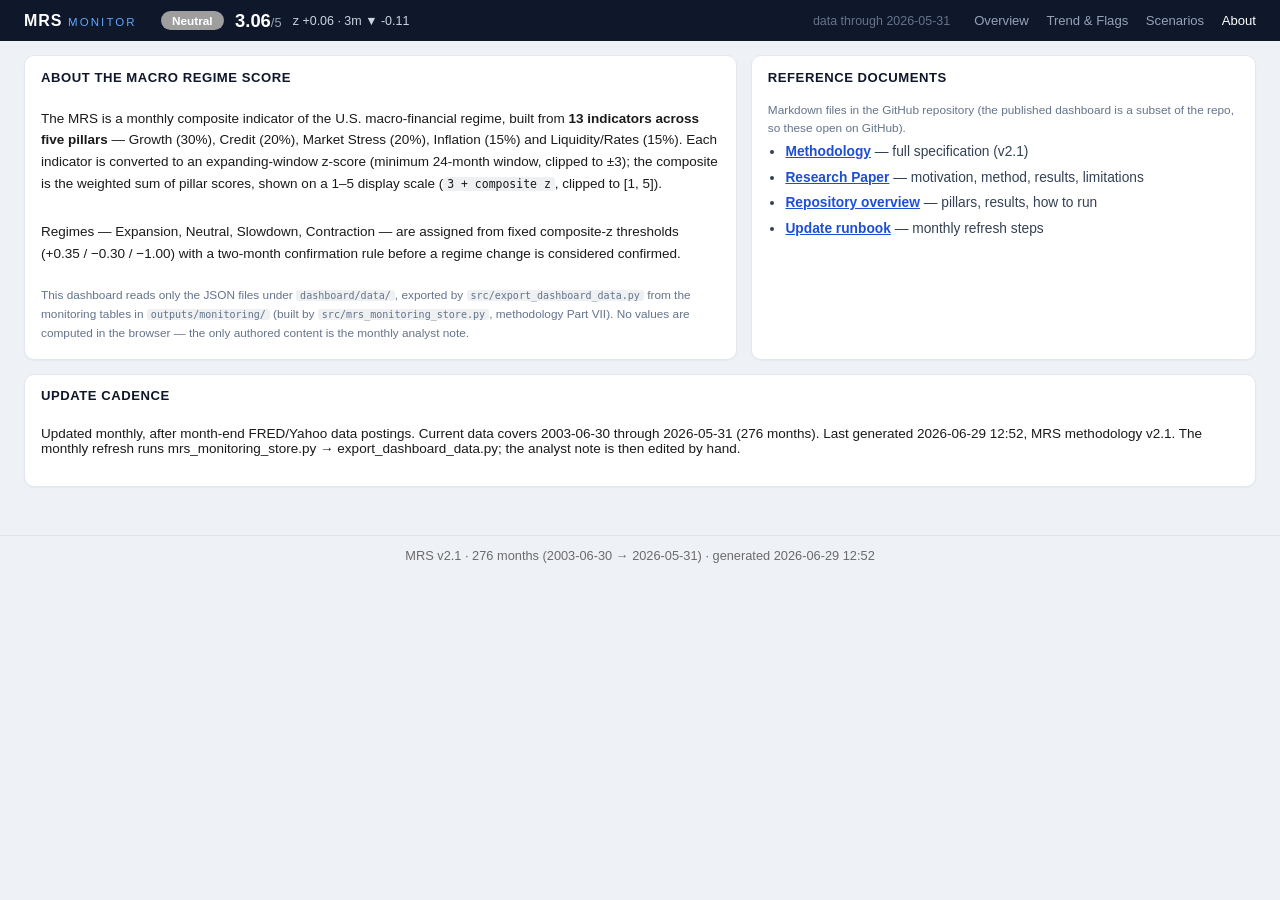
==== commit 32dfa88f: "Fix about-page reference links: use absolute GitHub URLs GitHub Pages publishes only the dashboard/ " ====
--- a/dashboard/about.html
+++ b/dashboard/about.html
@@ -47,12 +47,12 @@
 
   <section class="card span-5">
     <div class="card-head"><h2>Reference documents</h2></div>
-    <p class="chart-caption">Markdown files in this repository. GitHub serves rendered views.</p>
+    <p class="chart-caption">Markdown files in the GitHub repository (the published dashboard is a subset of the repo, so these open on GitHub).</p>
     <ul class="reflist">
-      <li><a href="../methodology/MRS_Methodology.md">Methodology</a> — full specification (v2.1)</li>
-      <li><a href="../research/MRS_Research_Paper.md">Research Paper</a> — motivation, method, results, limitations</li>
-      <li><a href="../README.md">Repository overview</a> — pillars, results, how to run</li>
-      <li><a href="../UPDATING.md">Update runbook</a> — monthly refresh steps</li>
+      <li><a href="https://github.com/ankitv25/Macro-Regime-Score/blob/main/methodology/MRS_Methodology.md" target="_blank" rel="noopener">Methodology</a> — full specification (v2.1)</li>
+      <li><a href="https://github.com/ankitv25/Macro-Regime-Score/blob/main/research/MRS_Research_Paper.md" target="_blank" rel="noopener">Research Paper</a> — motivation, method, results, limitations</li>
+      <li><a href="https://github.com/ankitv25/Macro-Regime-Score/blob/main/README.md" target="_blank" rel="noopener">Repository overview</a> — pillars, results, how to run</li>
+      <li><a href="https://github.com/ankitv25/Macro-Regime-Score/blob/main/UPDATING.md" target="_blank" rel="noopener">Update runbook</a> — monthly refresh steps</li>
     </ul>
   </section>
 
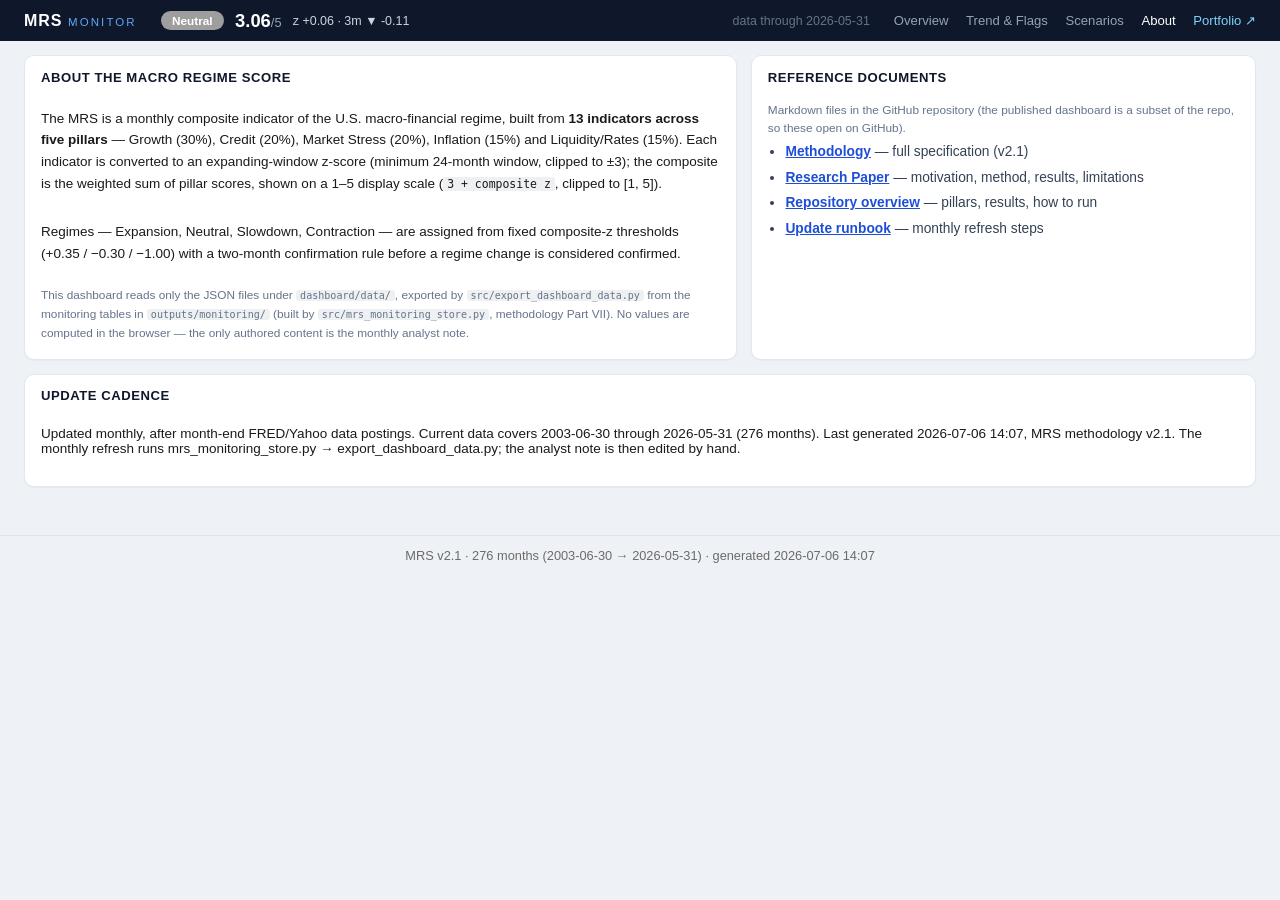
==== commit 03ac2def: "Dashboard elevation: scenario engine completion + trend story + analogue finder Mirrors private comm" ====
--- a/dashboard/about.html
+++ b/dashboard/about.html
@@ -16,6 +16,7 @@
     <a href="trend.html">Trend &amp; Flags</a>
     <a href="scenario.html">Scenarios</a>
     <a href="about.html" class="active">About</a>
+      <a class="nav-ext" href="https://ankitv25.github.io/Asset-Allocation/" target="_blank" rel="noopener" title="Portfolio analytics platform (uses the MRS regime)">Portfolio ↗</a>
   </nav>
 </header>
 
--- a/dashboard/assets/css/style.css
+++ b/dashboard/assets/css/style.css
@@ -977,3 +977,78 @@
 }
 .fi-badge-yes { background: #e8f5e9; color: #2e7d32; }
 .fi-badge-no  { background: #f5f5f5; color: #9e9e9e; }
+
+/* ── Scenario elevation: engine check · decomposition · stance · analogues ── */
+
+.engine-check {
+  font-size: 0.72rem; font-weight: 600; padding: 0.15rem 0.55rem;
+  border-radius: 999px; white-space: nowrap;
+}
+.engine-check.ok  { background: #e8f5e9; color: #2e7d32; }
+.engine-check.bad { background: #fdecea; color: #c62828; }
+
+.sv2-decomp-grid { display: grid; grid-template-columns: 5fr 7fr; gap: 1.6rem; }
+@media (max-width: 1080px) { .sv2-decomp-grid { grid-template-columns: 1fr; } }
+
+.ipath-grid {
+  display: grid; grid-template-columns: repeat(auto-fill, minmax(180px, 1fr));
+  gap: 0.55rem;
+}
+.ipath-cell {
+  display: block; text-decoration: none; color: inherit;
+  border: 1px solid var(--line); border-radius: 7px; padding: 0.4rem 0.5rem 0.25rem;
+  background: #fff; transition: box-shadow 0.12s ease;
+}
+.ipath-cell:hover { box-shadow: 0 2px 8px rgba(15,23,42,0.10); }
+.ipath-head { display: flex; align-items: center; gap: 0.35rem; margin-bottom: 0.2rem; }
+.ipath-label {
+  flex: 1; font-size: 0.68rem; font-weight: 600; color: var(--ink-2);
+  white-space: nowrap; overflow: hidden; text-overflow: ellipsis;
+}
+.ipath-delta { font-family: var(--font-mono, monospace); font-size: 0.72rem; font-weight: 700; flex-shrink: 0; }
+.ipath-cell .spark { width: 100%; height: 40px; display: block; }
+
+.stance-strip {
+  display: grid; grid-template-columns: repeat(12, 1fr); gap: 4px; margin-top: 0.4rem;
+}
+.stance-cell {
+  border-radius: 6px; padding: 0.35rem 0.2rem 0.3rem; text-align: center;
+  background: color-mix(in srgb, var(--rc) 16%, #fff);
+  border: 1px solid color-mix(in srgb, var(--rc) 38%, #fff);
+  display: flex; flex-direction: column; gap: 0.1rem; min-width: 0;
+}
+.stance-month  { font-size: 0.62rem; text-transform: uppercase; letter-spacing: 0.04em; color: var(--muted); font-weight: 700; }
+.stance-regime { font-size: 0.7rem; font-weight: 800; color: color-mix(in srgb, var(--rc) 75%, #000); }
+.stance-name   { font-size: 0.62rem; color: var(--ink-2); white-space: nowrap; overflow: hidden; text-overflow: ellipsis; }
+@media (max-width: 900px) { .stance-strip { grid-template-columns: repeat(6, 1fr); } }
+
+.ana-grid { display: grid; grid-template-columns: repeat(auto-fit, minmax(280px, 1fr)); gap: 0.9rem; }
+.ana-card {
+  border: 1px solid var(--line); border-radius: 8px; padding: 0.7rem 0.85rem;
+  background: #fff; display: flex; flex-direction: column; gap: 0.4rem;
+}
+.ana-head { display: flex; align-items: baseline; gap: 0.5rem; flex-wrap: wrap; }
+.ana-rank { font-size: 0.7rem; font-weight: 800; color: var(--muted); }
+.ana-sim  {
+  font-size: 0.7rem; font-weight: 700; color: #0369a1; background: #e0f2fe;
+  padding: 0.08rem 0.45rem; border-radius: 999px;
+}
+.ana-outcome { margin: 0; font-size: 0.82rem; line-height: 1.5; color: var(--ink-2); }
+.ana-episode { margin: 0; font-size: 0.76rem; line-height: 1.45; color: var(--muted); border-left: 3px solid var(--line); padding-left: 0.55rem; }
+.ana-card .pg-btn { align-self: flex-start; font-size: 0.74rem; }
+
+/* External link in the app nav (portfolio platform) */
+.appbar-nav a.nav-ext { color: #7dd3fc; }
+.appbar-nav a.nav-ext:hover { color: #bae6fd; }
+
+/* Trend page verdict + generated chart reads */
+.chart-read { font-size: 0.82rem; line-height: 1.55; color: var(--ink-2); margin: 0.55rem 0 0; }
+.chart-read strong { color: var(--ink); }
+.vintage-chip {
+  display: inline-block; font-size: 0.68rem; font-weight: 700; color: #6d28d9;
+  background: #ede9fe; padding: 0.08rem 0.5rem; border-radius: 999px; margin-left: 0.4rem;
+}
+
+/* KPI tiles that drill down */
+a.kpi-link { text-decoration: none; color: inherit; transition: box-shadow 0.12s ease, transform 0.12s ease; }
+a.kpi-link:hover { box-shadow: 0 3px 10px rgba(15,23,42,0.10); transform: translateY(-1px); }
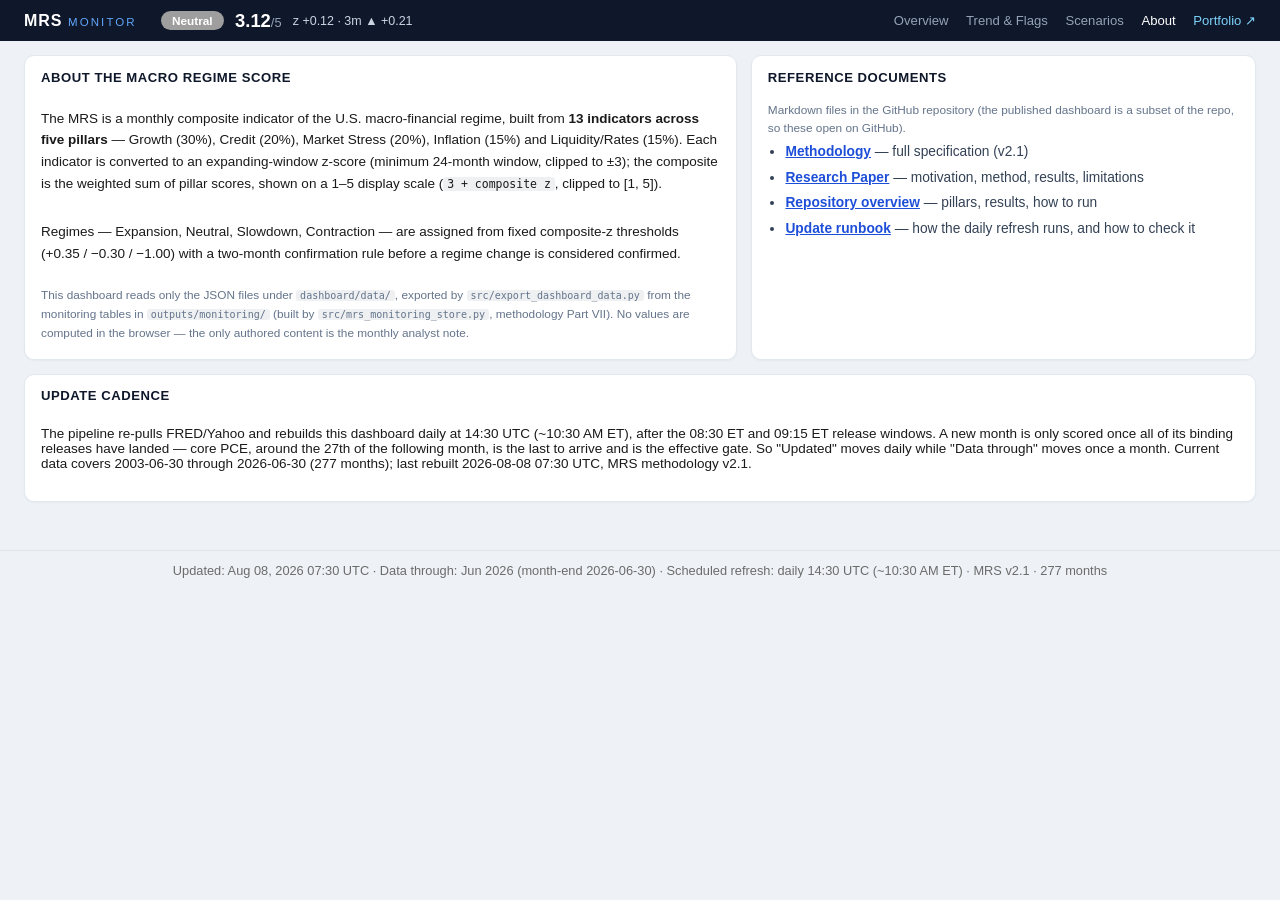
==== commit eee53db4: "docs: describe the pipeline that actually runs, and remove decaying state The docs still described a" ====
--- a/dashboard/about.html
+++ b/dashboard/about.html
@@ -53,7 +53,7 @@
       <li><a href="https://github.com/ankitv25/Macro-Regime-Score/blob/main/methodology/MRS_Methodology.md" target="_blank" rel="noopener">Methodology</a> — full specification (v2.1)</li>
       <li><a href="https://github.com/ankitv25/Macro-Regime-Score/blob/main/research/MRS_Research_Paper.md" target="_blank" rel="noopener">Research Paper</a> — motivation, method, results, limitations</li>
       <li><a href="https://github.com/ankitv25/Macro-Regime-Score/blob/main/README.md" target="_blank" rel="noopener">Repository overview</a> — pillars, results, how to run</li>
-      <li><a href="https://github.com/ankitv25/Macro-Regime-Score/blob/main/UPDATING.md" target="_blank" rel="noopener">Update runbook</a> — monthly refresh steps</li>
+      <li><a href="https://github.com/ankitv25/Macro-Regime-Score/blob/main/UPDATING.md" target="_blank" rel="noopener">Update runbook</a> — how the daily refresh runs, and how to check it</li>
     </ul>
   </section>
 
